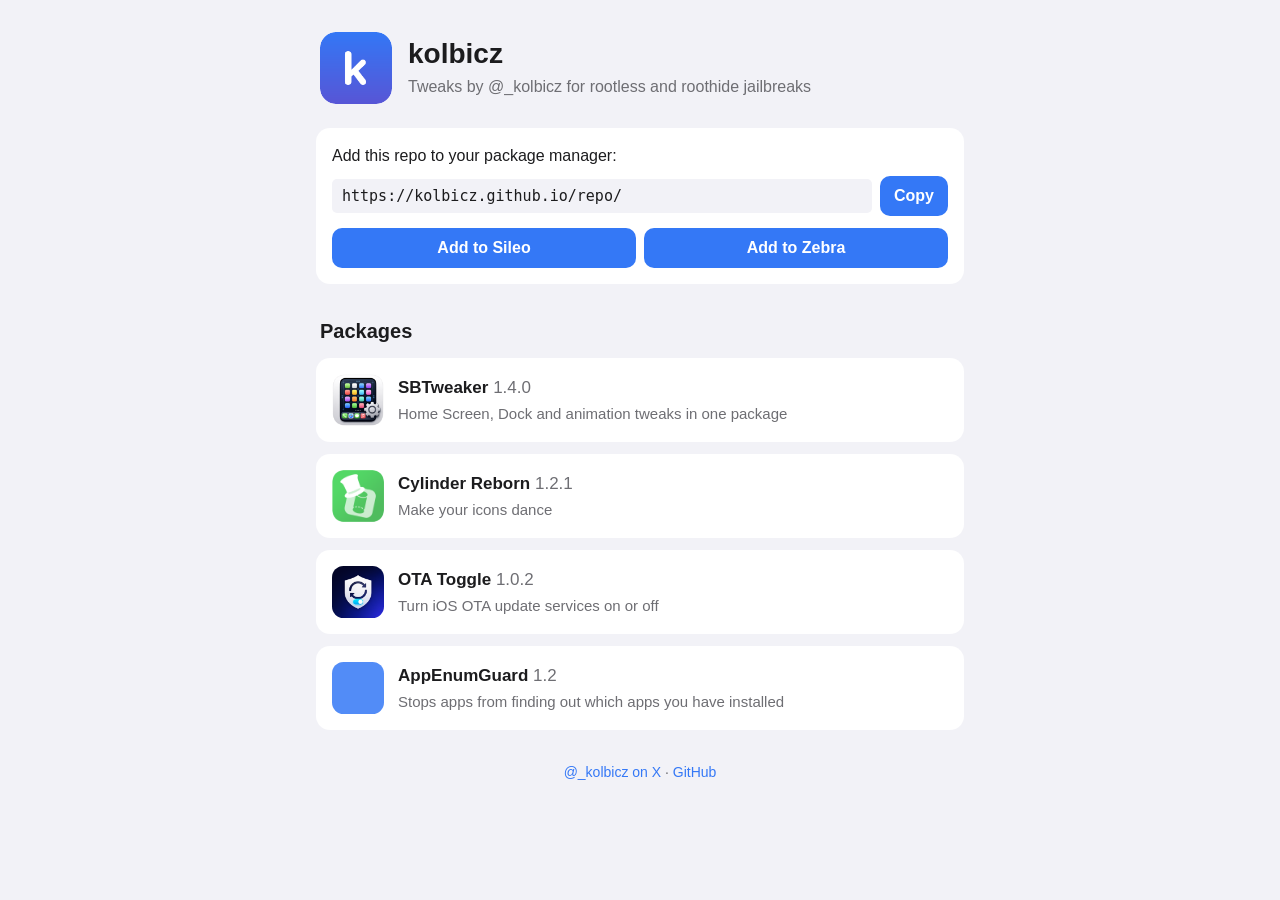
==== index.html @ c2be163f "Set up the package repo SBTweaker, Cylinder Reborn, OTA Toggle and AppEnumGuard, rebuilt hourly from" ====
<!doctype html>
<html lang="en">
<head>
<meta charset="utf-8">
<meta name="viewport" content="width=device-width, initial-scale=1">
<title>kolbicz repo</title>
<link rel="stylesheet" href="assets/style.css">
<link rel="icon" href="CydiaIcon.png">
</head>
<body>
<main>
<header class="repo">
<img class="icon" src="CydiaIcon.png" alt="">
<div><h1>kolbicz</h1><p class="muted">Tweaks by @_kolbicz for rootless and roothide jailbreaks</p></div>
</header>
<section class="card add">
<p>Add this repo to your package manager:</p>
<div class="url"><code id="url">https://kolbicz.github.io/repo/</code><button type="button" id="copy">Copy</button></div>
<div class="buttons">
<a class="button" href="sileo://source/https://kolbicz.github.io/repo/">Add to Sileo</a>
<a class="button" href="zbra://sources/add/https://kolbicz.github.io/repo/">Add to Zebra</a>
</div>
</section>
<h2>Packages</h2>
<a class="card package" href="depictions/cz.kolbi.sbtweaker.html">
<img class="icon small" src="icons/cz.kolbi.sbtweaker.png" alt="">
<div><h3>SBTweaker <span class="muted">1.4.0</span></h3>
<p class="muted">Home Screen, Dock and animation tweaks in one package</p></div>
</a>
<a class="card package" href="depictions/cz.kolbi.cylinder.html">
<img class="icon small" src="icons/cz.kolbi.cylinder.png" alt="">
<div><h3>Cylinder Reborn <span class="muted">1.2.1</span></h3>
<p class="muted">Make your icons dance</p></div>
</a>
<a class="card package" href="depictions/cz.kolbi.otatoggle.html">
<img class="icon small" src="icons/cz.kolbi.otatoggle.png" alt="">
<div><h3>OTA Toggle <span class="muted">1.0.2</span></h3>
<p class="muted">Turn iOS OTA update services on or off</p></div>
</a>
<a class="card package" href="depictions/cz.kolbi.appenumguard.html">
<div class="icon small placeholder"></div>
<div><h3>AppEnumGuard <span class="muted">1.2</span></h3>
<p class="muted">Stops apps from finding out which apps you have installed</p></div>
</a>
<footer class="muted">
<a href="https://x.com/_kolbicz">@_kolbicz on X</a> · <a href="https://github.com/kolbicz">GitHub</a>
</footer>
<script>
document.getElementById("copy").addEventListener("click", function () {
  var button = this;
  navigator.clipboard.writeText(document.getElementById("url").textContent).then(function () {
    button.textContent = "Copied";
    setTimeout(function () { button.textContent = "Copy"; }, 1500);
  });
});
</script>
</main>
</body>
</html>
---- assets/style.css ----
:root {
  --bg: #f2f2f7;
  --card: #ffffff;
  --text: #1c1c1e;
  --muted: #6e6e73;
  --line: #e5e5ea;
  --tint: #3478f6;
  color-scheme: light dark;
}

@media (prefers-color-scheme: dark) {
  :root {
    --bg: #000000;
    --card: #1c1c1e;
    --text: #f2f2f7;
    --muted: #98989f;
    --line: #2c2c2e;
  }
}

* { box-sizing: border-box; }

body {
  margin: 0;
  background: var(--bg);
  color: var(--text);
  font: 16px/1.5 -apple-system, BlinkMacSystemFont, "Segoe UI", Helvetica, Arial, sans-serif;
  -webkit-text-size-adjust: 100%;
}

main {
  max-width: 680px;
  margin: 0 auto;
  padding: 24px 16px 48px;
}

a { color: var(--tint); text-decoration: none; }
a:hover { text-decoration: underline; }

h1 { font-size: 28px; line-height: 1.2; margin: 0; }
h2 { font-size: 20px; margin: 32px 4px 12px; }
h3 { font-size: 17px; margin: 0; }
h4, h5, h6 { font-size: 16px; margin: 16px 0 4px; }
p { margin: 0 0 12px; }

.muted { color: var(--muted); font-weight: normal; }

code {
  font: 14px ui-monospace, SFMono-Regular, Menlo, monospace;
  background: var(--bg);
  padding: 1px 5px;
  border-radius: 5px;
  overflow-wrap: anywhere;
}
pre { overflow-x: auto; background: var(--bg); padding: 12px; border-radius: 10px; }
pre code { padding: 0; background: none; }

.icon {
  width: 72px;
  height: 72px;
  border-radius: 22%;
  flex: none;
  object-fit: cover;
}
.icon.small { width: 52px; height: 52px; }
.icon.placeholder { background: var(--tint); opacity: 0.85; }

header.repo, header.pkg {
  display: flex;
  align-items: center;
  gap: 16px;
  margin: 8px 4px 24px;
}
header p { margin: 4px 0 0; }

.card {
  background: var(--card);
  border-radius: 14px;
  padding: 16px;
  margin-bottom: 12px;
}

.prose ul, .prose ol, .release ul, .release ol { padding-left: 22px; margin: 0 0 12px; }
.prose li, .release li { margin-bottom: 4px; }
.prose > :last-child { margin-bottom: 0; }

.table { padding: 0 16px; }
.row {
  display: flex;
  justify-content: space-between;
  gap: 16px;
  padding: 12px 0;
  border-bottom: 1px solid var(--line);
}
.row:last-child { border-bottom: none; }
.row span:first-child { color: var(--muted); }
.row span:last-child { text-align: right; }

.links { display: flex; flex-direction: column; padding: 0 16px; }
.links a { padding: 12px 0; border-bottom: 1px solid var(--line); }
.links a:last-child { border-bottom: none; }

.release { background: var(--card); border-radius: 14px; padding: 16px; margin-bottom: 12px; }
.release h3 { margin-bottom: 8px; }
.release > :last-child { margin-bottom: 0; }

.add p { margin-bottom: 8px; }
.url { display: flex; gap: 8px; align-items: center; }
.url code { flex: 1; padding: 8px 10px; font-size: 15px; }

button, .button {
  font: inherit;
  font-weight: 600;
  border: none;
  border-radius: 10px;
  padding: 8px 14px;
  background: var(--tint);
  color: #fff;
  cursor: pointer;
  text-align: center;
}
.button:hover { text-decoration: none; opacity: 0.9; }
.buttons { display: flex; gap: 8px; margin-top: 12px; flex-wrap: wrap; }
.buttons .button { flex: 1; min-width: 140px; }

.package { display: flex; align-items: center; gap: 14px; color: inherit; }
.package:hover { text-decoration: none; background: var(--line); }
.package p { margin: 2px 0 0; font-size: 15px; }

footer { text-align: center; margin-top: 32px; font-size: 14px; }
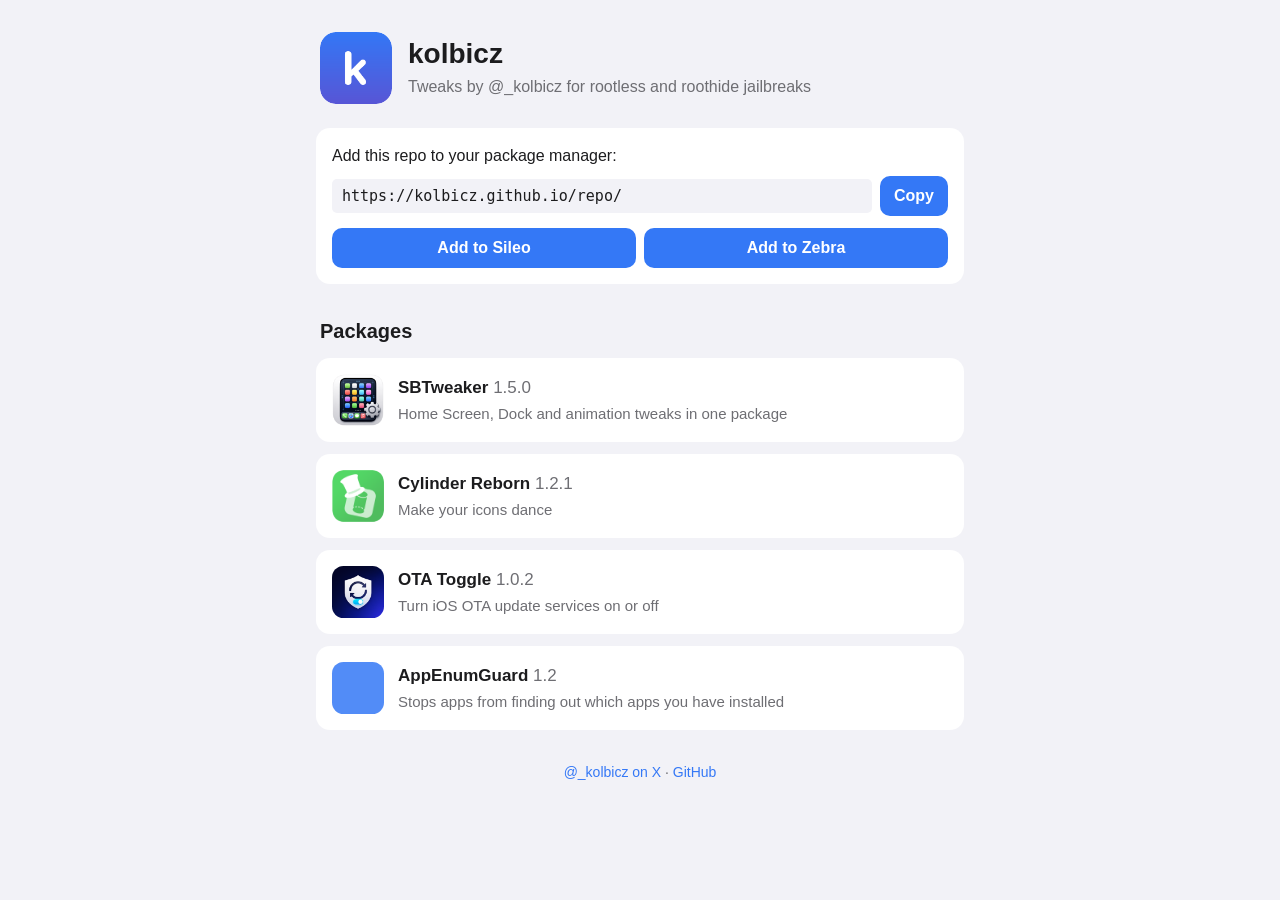
==== commit 5f57858a: "Update packages" ====
--- a/index.html
+++ b/index.html
@@ -24,7 +24,7 @@
 <h2>Packages</h2>
 <a class="card package" href="depictions/cz.kolbi.sbtweaker.html">
 <img class="icon small" src="icons/cz.kolbi.sbtweaker.png" alt="">
-<div><h3>SBTweaker <span class="muted">1.4.0</span></h3>
+<div><h3>SBTweaker <span class="muted">1.5.0</span></h3>
 <p class="muted">Home Screen, Dock and animation tweaks in one package</p></div>
 </a>
 <a class="card package" href="depictions/cz.kolbi.cylinder.html">
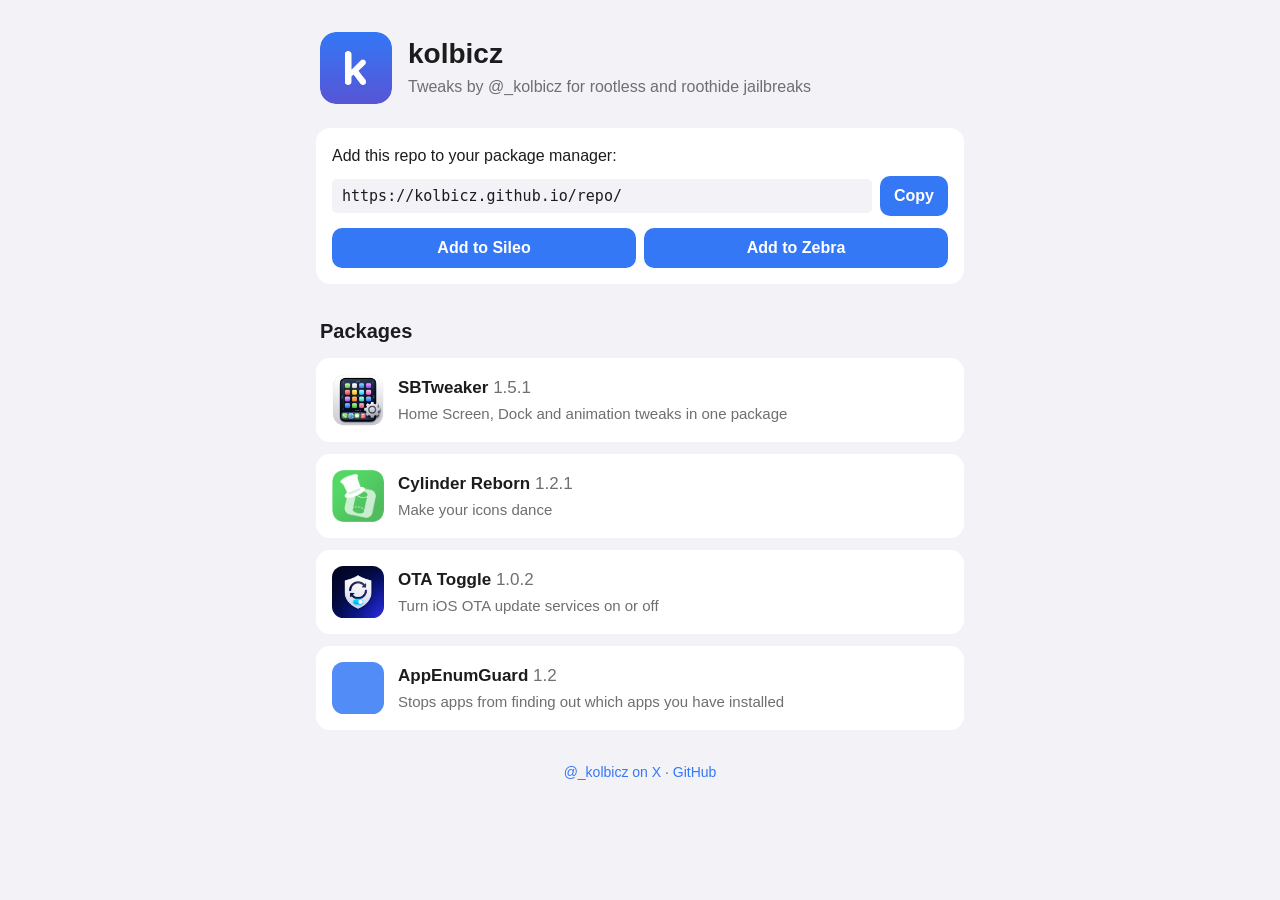
==== commit 35fab3cc: "Update packages" ====
--- a/index.html
+++ b/index.html
@@ -24,7 +24,7 @@
 <h2>Packages</h2>
 <a class="card package" href="depictions/cz.kolbi.sbtweaker.html">
 <img class="icon small" src="icons/cz.kolbi.sbtweaker.png" alt="">
-<div><h3>SBTweaker <span class="muted">1.5.0</span></h3>
+<div><h3>SBTweaker <span class="muted">1.5.1</span></h3>
 <p class="muted">Home Screen, Dock and animation tweaks in one package</p></div>
 </a>
 <a class="card package" href="depictions/cz.kolbi.cylinder.html">
